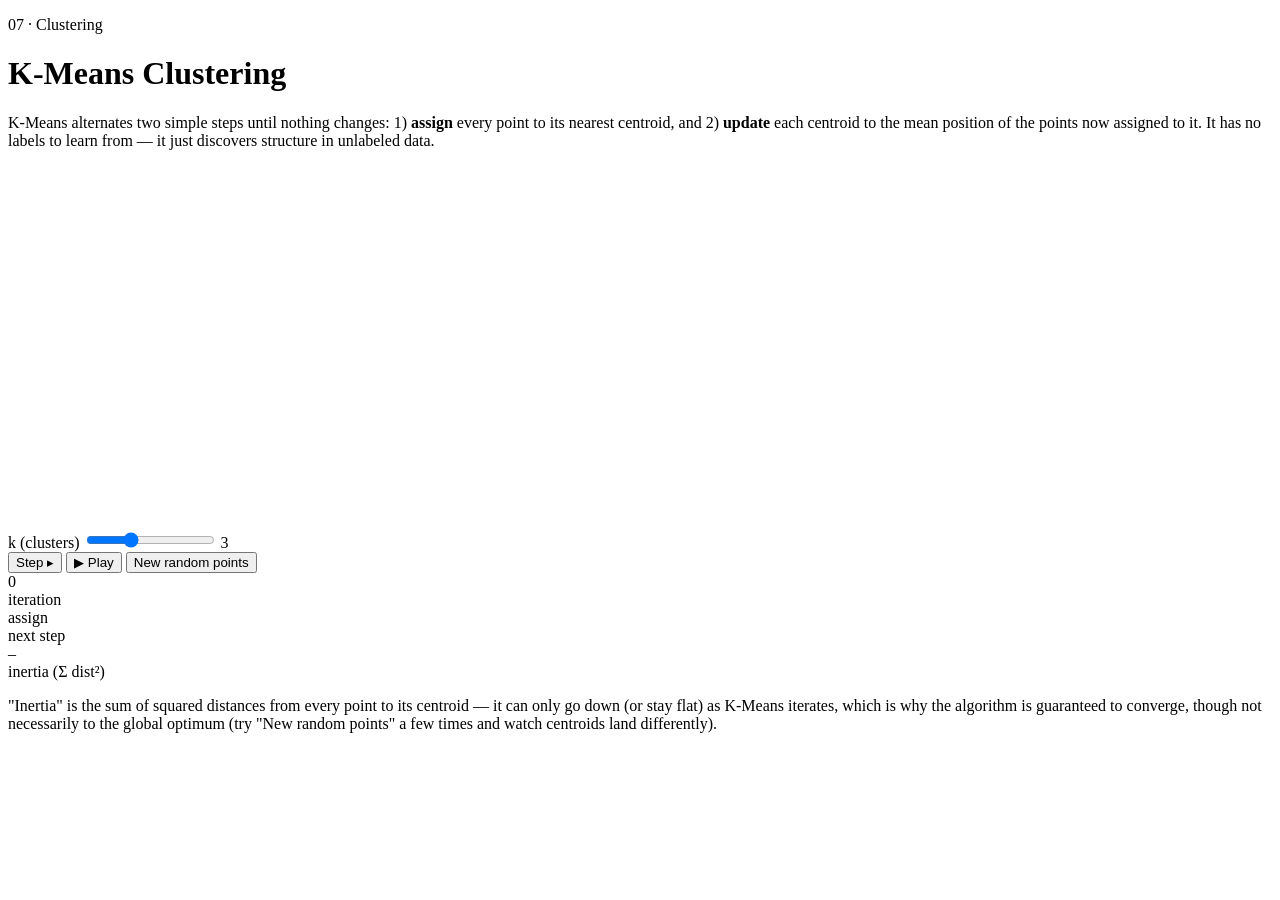
==== kmeans.html @ 89083ae7 "Add files via upload Add ML algorithm visualizations" ====
<!DOCTYPE html>
<html lang="en">
<head>
<meta charset="UTF-8">
<meta name="viewport" content="width=device-width, initial-scale=1.0">
<title>K-Means | ML Algorithms, Visualized</title>
<link rel="stylesheet" href="assets/style.css">
</head>
<body>
<main>
  <p class="tag supervised">07 · Clustering</p>
  <h1>K-Means Clustering</h1>
  <p class="lede">K-Means alternates two simple steps until nothing changes: 1)
  <strong>assign</strong> every point to its nearest centroid, and 2) <strong>update</strong>
  each centroid to the mean position of the points now assigned to it. It has no
  labels to learn from — it just discovers structure in unlabeled data.</p>

  <div class="viz-wrap">
    <svg id="chart" viewBox="0 0 640 360" width="640" height="360"></svg>
    <div class="controls">
      <div class="control">
        <label for="k">k (clusters)</label>
        <input type="range" id="k" min="2" max="5" step="1" value="3">
        <output id="kVal">3</output>
      </div>
      <button class="btn primary" id="stepBtn">Step ▸</button>
      <button class="btn" id="playBtn">▶ Play</button>
      <button class="btn" id="resetBtn">New random points</button>
    </div>
    <div class="stat-row">
      <div class="stat"><div class="num" id="statIter">0</div><div class="lbl">iteration</div></div>
      <div class="stat"><div class="num" id="statPhase">assign</div><div class="lbl">next step</div></div>
      <div class="stat"><div class="num" id="statInertia">–</div><div class="lbl">inertia (Σ dist²)</div></div>
    </div>
  </div>

  <p class="muted">"Inertia" is the sum of squared distances from every point to its
  centroid — it can only go down (or stay flat) as K-Means iterates, which is why
  the algorithm is guaranteed to converge, though not necessarily to the global
  optimum (try "New random points" a few times and watch centroids land differently).</p>
</main>

<script src="assets/main.js"></script>
<script>
(function () {
  var rand = MLViz.mulberry32(66);
  var W = 640, H = 360, PAD = 30;
  var DOMAIN = 10;
  var svg = document.getElementById("chart");
  var seriesColors = ["var(--series-1)", "var(--series-2)", "var(--series-3)", "var(--series-4)", "var(--series-5)"];

  function sx(x) { return PAD + x / DOMAIN * (W - PAD * 2); }
  function sy(y) { return H - PAD - y / DOMAIN * (H - PAD * 2); }

  var points = [];
  function makePoints() {
    points = [];
    var centers = [[2.5, 2.5], [7.5, 2.5], [5, 7.5], [2, 7.5], [8, 7.5]];
    for (var i = 0; i < 36; i++) {
      var c = centers[i % centers.length];
      points.push({
        x: Math.max(0.3, Math.min(9.7, c[0] + MLViz.gaussian(rand) * 1.0)),
        y: Math.max(0.3, Math.min(9.7, c[1] + MLViz.gaussian(rand) * 1.0)),
        assign: -1
      });
    }
  }

  var centroids = [], k = 3, iteration = 0, phase = "assign", playing = false, timer = null;

  function initCentroids() {
    centroids = [];
    var shuffled = points.slice().sort(function () { return rand() - 0.5; });
    for (var i = 0; i < k; i++) centroids.push({ x: shuffled[i].x, y: shuffled[i].y });
    points.forEach(function (p) { p.assign = -1; });
    iteration = 0; phase = "assign";
  }

  function doAssign() {
    points.forEach(function (p) {
      var best = 0, bestD = Infinity;
      centroids.forEach(function (c, i) {
        var d = (c.x - p.x) * (c.x - p.x) + (c.y - p.y) * (c.y - p.y);
        if (d < bestD) { bestD = d; best = i; }
      });
      p.assign = best;
    });
    phase = "update";
  }
  function doUpdate() {
    centroids.forEach(function (c, i) {
      var members = points.filter(function (p) { return p.assign === i; });
      if (members.length === 0) return;
      var mx = 0, my = 0;
      members.forEach(function (p) { mx += p.x; my += p.y; });
      c.x = mx / members.length; c.y = my / members.length;
    });
    phase = "assign";
    iteration++;
  }

  function inertia() {
    var sum = 0;
    points.forEach(function (p) {
      if (p.assign < 0) return;
      var c = centroids[p.assign];
      sum += (c.x - p.x) * (c.x - p.x) + (c.y - p.y) * (c.y - p.y);
    });
    return sum;
  }

  function render() {
    svg.innerHTML = "";
    svg.appendChild(MLViz.svgEl("rect", { x: PAD, y: PAD, width: W - PAD * 2, height: H - PAD * 2, fill: "none", stroke: "var(--grid)" }));

    points.forEach(function (p) {
      var color = p.assign >= 0 ? seriesColors[p.assign % seriesColors.length] : "var(--text-muted)";
      if (p.assign >= 0) {
        svg.appendChild(MLViz.svgEl("line", {
          x1: sx(p.x), y1: sy(p.y), x2: sx(centroids[p.assign].x), y2: sy(centroids[p.assign].y),
          stroke: color, "stroke-width": 0.8, opacity: 0.25
        }));
      }
    });
    points.forEach(function (p) {
      var color = p.assign >= 0 ? seriesColors[p.assign % seriesColors.length] : "var(--text-muted)";
      svg.appendChild(MLViz.svgEl("circle", { cx: sx(p.x), cy: sy(p.y), r: 5.5, fill: color, stroke: "var(--surface-1)", "stroke-width": 1.2 }));
    });
    centroids.forEach(function (c, i) {
      var color = seriesColors[i % seriesColors.length];
      svg.appendChild(MLViz.svgEl("rect", { x: sx(c.x) - 8, y: sy(c.y) - 8, width: 16, height: 16, fill: color, stroke: "#fff", "stroke-width": 2, transform: "rotate(45 " + sx(c.x) + " " + sy(c.y) + ")" }));
    });

    document.getElementById("statIter").textContent = iteration;
    document.getElementById("statPhase").textContent = phase;
    document.getElementById("statInertia").textContent = inertia().toFixed(1);
  }

  function step() {
    if (phase === "assign") doAssign(); else doUpdate();
    render();
  }

  document.getElementById("stepBtn").addEventListener("click", step);
  document.getElementById("resetBtn").addEventListener("click", function () { makePoints(); initCentroids(); render(); });
  document.getElementById("k").addEventListener("input", function (e) {
    k = parseInt(e.target.value, 10);
    document.getElementById("kVal").textContent = k;
    initCentroids(); render();
  });
  document.getElementById("playBtn").addEventListener("click", function (e) {
    playing = !playing;
    e.target.textContent = playing ? "⏸ Pause" : "▶ Play";
    if (playing) { timer = setInterval(step, 650); } else { clearInterval(timer); }
  });

  makePoints();
  initCentroids();
  render();
})();
</script>
</body>
</html>
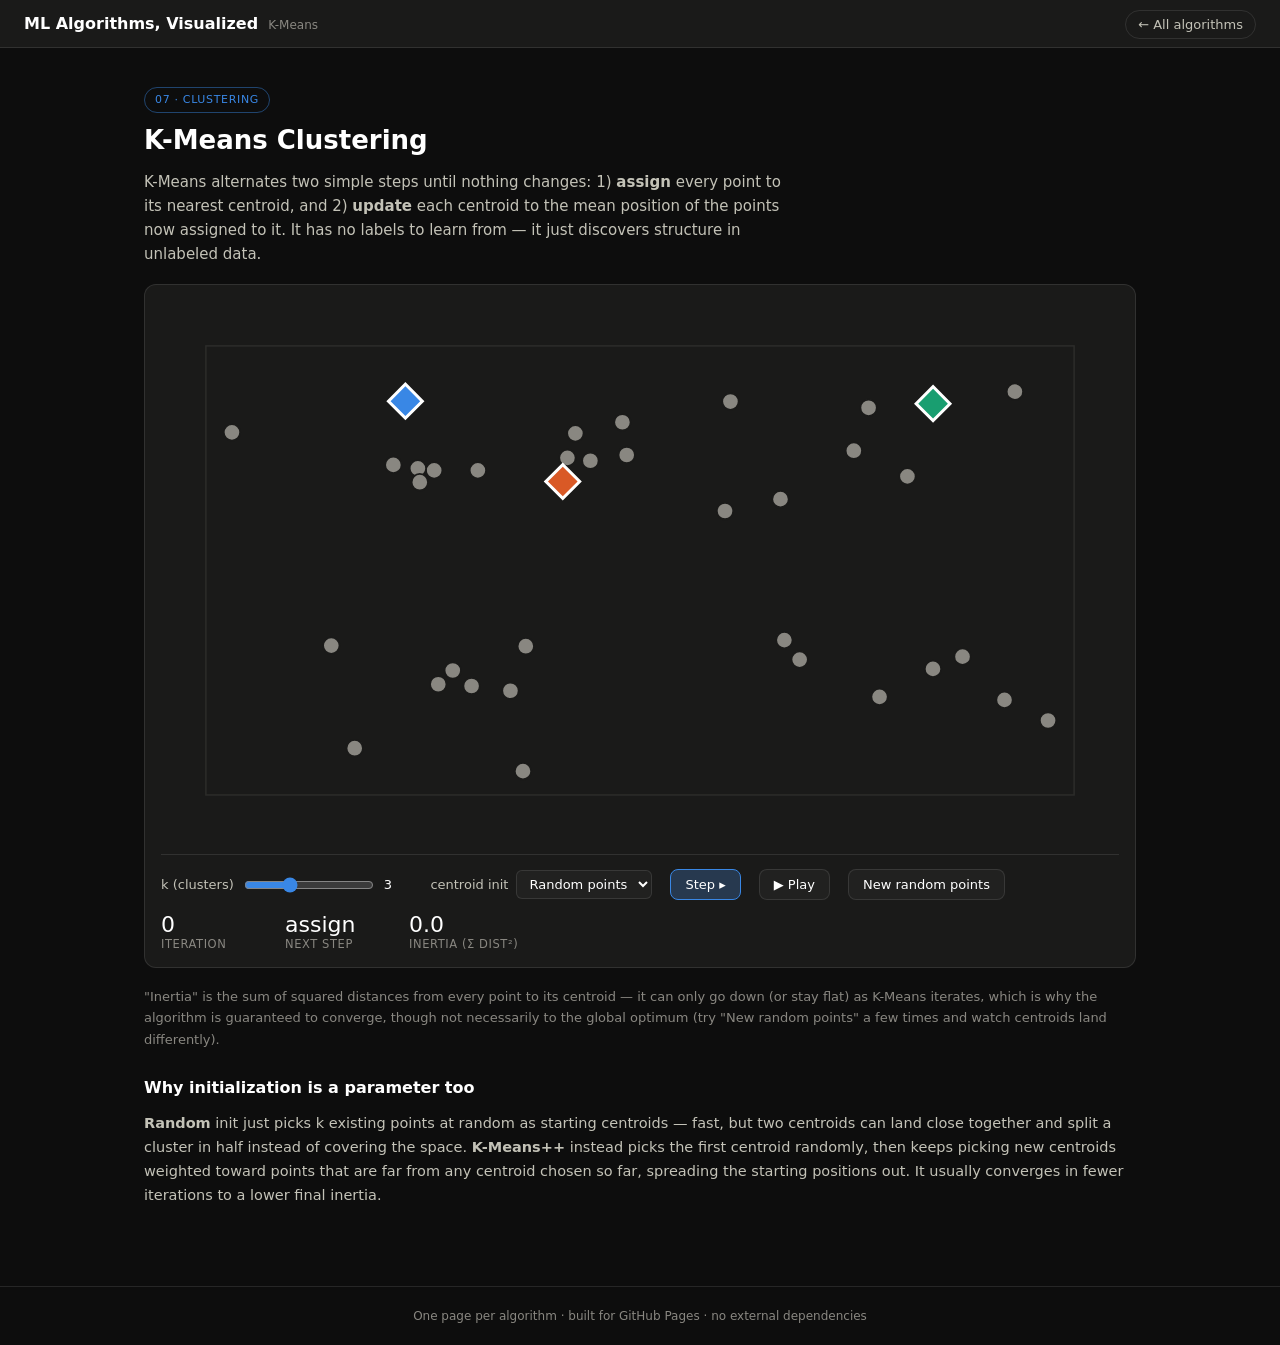
==== commit 76ccf3ff: "Update kmeans.html" ====
--- a/kmeans.html
+++ b/kmeans.html
@@ -23,6 +23,13 @@
         <input type="range" id="k" min="2" max="5" step="1" value="3">
         <output id="kVal">3</output>
       </div>
+      <div class="control">
+        <label for="initMethod">centroid init</label>
+        <select id="initMethod">
+          <option value="random">Random points</option>
+          <option value="kmeans++">K-Means++</option>
+        </select>
+      </div>
       <button class="btn primary" id="stepBtn">Step ▸</button>
       <button class="btn" id="playBtn">▶ Play</button>
       <button class="btn" id="resetBtn">New random points</button>
@@ -38,6 +45,14 @@
   centroid — it can only go down (or stay flat) as K-Means iterates, which is why
   the algorithm is guaranteed to converge, though not necessarily to the global
   optimum (try "New random points" a few times and watch centroids land differently).</p>
+
+  <h2>Why initialization is a parameter too</h2>
+  <p><strong>Random</strong> init just picks k existing points at random as starting
+  centroids — fast, but two centroids can land close together and split a cluster
+  in half instead of covering the space. <strong>K-Means++</strong> instead picks the
+  first centroid randomly, then keeps picking new centroids weighted toward points
+  that are far from any centroid chosen so far, spreading the starting positions out.
+  It usually converges in fewer iterations to a lower final inertia.</p>
 </main>
 
 <script src="assets/main.js"></script>
@@ -69,9 +84,32 @@
   var centroids = [], k = 3, iteration = 0, phase = "assign", playing = false, timer = null;
 
   function initCentroids() {
+    var method = document.getElementById("initMethod").value;
     centroids = [];
-    var shuffled = points.slice().sort(function () { return rand() - 0.5; });
-    for (var i = 0; i < k; i++) centroids.push({ x: shuffled[i].x, y: shuffled[i].y });
+    if (method === "kmeans++") {
+      var first = points[Math.floor(rand() * points.length)];
+      centroids.push({ x: first.x, y: first.y });
+      while (centroids.length < k) {
+        var dists = points.map(function (p) {
+          var best = Infinity;
+          centroids.forEach(function (c) {
+            var d = (c.x - p.x) * (c.x - p.x) + (c.y - p.y) * (c.y - p.y);
+            if (d < best) best = d;
+          });
+          return best;
+        });
+        var total = dists.reduce(function (a, b) { return a + b; }, 0);
+        var r = rand() * total, acc = 0, chosen = points[points.length - 1];
+        for (var i = 0; i < points.length; i++) {
+          acc += dists[i];
+          if (acc >= r) { chosen = points[i]; break; }
+        }
+        centroids.push({ x: chosen.x, y: chosen.y });
+      }
+    } else {
+      var shuffled = points.slice().sort(function () { return rand() - 0.5; });
+      for (var j = 0; j < k; j++) centroids.push({ x: shuffled[j].x, y: shuffled[j].y });
+    }
     points.forEach(function (p) { p.assign = -1; });
     iteration = 0; phase = "assign";
   }
@@ -143,6 +181,7 @@
 
   document.getElementById("stepBtn").addEventListener("click", step);
   document.getElementById("resetBtn").addEventListener("click", function () { makePoints(); initCentroids(); render(); });
+  document.getElementById("initMethod").addEventListener("change", function () { initCentroids(); render(); });
   document.getElementById("k").addEventListener("input", function (e) {
     k = parseInt(e.target.value, 10);
     document.getElementById("kVal").textContent = k;
--- a/assets/style.css
+++ b/assets/style.css
@@ -0,0 +1,262 @@
+/* Shared styles — ML Algorithms Visualized
+   Dark theme built from the validated reference palette (dataviz skill). */
+
+:root {
+  color-scheme: dark;
+  --page-plane:      #0d0d0d;
+  --surface-1:       #1a1a19;
+  --surface-2:       #212120;
+  --text-primary:    #ffffff;
+  --text-secondary:  #c3c2b7;
+  --text-muted:      #898781;
+  --grid:            #2c2c2a;
+  --baseline:        #383835;
+  --border:          rgba(255,255,255,0.10);
+  --good:            #0ca30c;
+
+  --series-1: #3987e5; /* blue */
+  --series-2: #d95926; /* orange */
+  --series-3: #199e70; /* aqua */
+  --series-4: #c98500; /* yellow */
+  --series-5: #d55181; /* magenta */
+  --series-6: #008300; /* green */
+  --series-7: #9085e9; /* violet */
+  --series-8: #e66767; /* red */
+
+  --radius: 12px;
+  --font: system-ui, -apple-system, "Segoe UI", sans-serif;
+}
+
+* { box-sizing: border-box; }
+
+html, body {
+  margin: 0;
+  padding: 0;
+  background: var(--page-plane);
+  color: var(--text-primary);
+  font-family: var(--font);
+}
+
+body {
+  min-height: 100vh;
+  display: flex;
+  flex-direction: column;
+}
+
+a { color: var(--series-1); }
+a:hover { color: #86b6ef; }
+
+.site-header {
+  display: flex;
+  align-items: center;
+  justify-content: space-between;
+  gap: 16px;
+  padding: 14px 24px;
+  background: var(--surface-1);
+  border-bottom: 1px solid var(--border);
+  position: sticky;
+  top: 0;
+  z-index: 20;
+}
+
+.site-header .brand {
+  display: flex;
+  align-items: baseline;
+  gap: 10px;
+  text-decoration: none;
+  color: var(--text-primary);
+}
+
+.site-header .brand strong { font-size: 16px; }
+.site-header .brand span { font-size: 12px; color: var(--text-muted); }
+
+.site-header nav a.back {
+  font-size: 13px;
+  color: var(--text-secondary);
+  text-decoration: none;
+  padding: 6px 12px;
+  border: 1px solid var(--border);
+  border-radius: 999px;
+}
+.site-header nav a.back:hover { color: var(--text-primary); border-color: var(--text-secondary); }
+
+main {
+  flex: 1;
+  width: 100%;
+  max-width: 1040px;
+  margin: 0 auto;
+  padding: 28px 24px 64px;
+}
+
+.tag {
+  display: inline-block;
+  font-size: 11px;
+  letter-spacing: 0.06em;
+  text-transform: uppercase;
+  color: var(--text-muted);
+  border: 1px solid var(--border);
+  border-radius: 999px;
+  padding: 3px 10px;
+  margin-bottom: 12px;
+}
+
+.tag.supervised { color: var(--series-1); border-color: color-mix(in srgb, var(--series-1) 45%, transparent); }
+.tag.deep       { color: var(--series-3); border-color: color-mix(in srgb, var(--series-3) 45%, transparent); }
+.tag.rl         { color: var(--series-2); border-color: color-mix(in srgb, var(--series-2) 45%, transparent); }
+.tag.ensemble   { color: var(--series-7); border-color: color-mix(in srgb, var(--series-7) 45%, transparent); }
+
+h1 { font-size: 26px; margin: 0 0 6px; }
+h2 { font-size: 16px; margin: 28px 0 10px; color: var(--text-primary); }
+p.lede { color: var(--text-secondary); font-size: 15px; line-height: 1.6; max-width: 68ch; }
+p { color: var(--text-secondary); line-height: 1.65; font-size: 14.5px; }
+.muted { color: var(--text-muted); font-size: 13px; }
+
+.panel {
+  background: var(--surface-1);
+  border: 1px solid var(--border);
+  border-radius: var(--radius);
+  padding: 18px 20px;
+  margin: 18px 0;
+}
+
+.viz-wrap {
+  background: var(--surface-1);
+  border: 1px solid var(--border);
+  border-radius: var(--radius);
+  padding: 16px;
+  margin: 18px 0;
+}
+
+.viz-wrap svg, .viz-wrap canvas { display: block; width: 100%; height: auto; }
+
+.controls {
+  display: flex;
+  flex-wrap: wrap;
+  gap: 18px;
+  align-items: center;
+  margin-top: 14px;
+  padding-top: 14px;
+  border-top: 1px solid var(--border);
+}
+
+.control {
+  display: flex;
+  align-items: center;
+  gap: 8px;
+  font-size: 13px;
+  color: var(--text-secondary);
+}
+
+.control input[type="range"] { accent-color: var(--series-1); width: 130px; }
+.control output, .control .val { color: var(--text-primary); font-variant-numeric: tabular-nums; min-width: 2.2em; display: inline-block; }
+
+.control select {
+  font: inherit;
+  font-size: 13px;
+  color: var(--text-primary);
+  background: var(--surface-2);
+  border: 1px solid var(--border);
+  border-radius: 6px;
+  padding: 5px 8px;
+  cursor: pointer;
+}
+.control select:hover { border-color: var(--series-1); }
+
+button.btn {
+  font: inherit;
+  font-size: 13px;
+  color: var(--text-primary);
+  background: var(--surface-2);
+  border: 1px solid var(--border);
+  border-radius: 8px;
+  padding: 7px 14px;
+  cursor: pointer;
+}
+button.btn:hover { border-color: var(--series-1); }
+button.btn:active { transform: translateY(1px); }
+button.btn.primary { background: color-mix(in srgb, var(--series-1) 24%, var(--surface-2)); border-color: var(--series-1); }
+button.btn:disabled { opacity: 0.4; cursor: default; }
+
+.legend { display: flex; flex-wrap: wrap; gap: 14px; margin-top: 10px; font-size: 12.5px; color: var(--text-secondary); }
+.legend .item { display: flex; align-items: center; gap: 6px; }
+.legend .swatch { width: 10px; height: 10px; border-radius: 3px; display: inline-block; }
+
+.stat-row { display: flex; flex-wrap: wrap; gap: 24px; margin-top: 12px; }
+.stat { min-width: 100px; }
+.stat .num { font-size: 22px; font-variant-numeric: tabular-nums; color: var(--text-primary); }
+.stat .lbl { font-size: 11.5px; color: var(--text-muted); text-transform: uppercase; letter-spacing: 0.05em; }
+
+.grid-cards {
+  display: grid;
+  grid-template-columns: repeat(auto-fill, minmax(230px, 1fr));
+  gap: 14px;
+}
+
+.card {
+  background: var(--surface-1);
+  border: 1px solid var(--border);
+  border-radius: var(--radius);
+  padding: 16px;
+  text-decoration: none;
+  color: var(--text-primary);
+  display: flex;
+  flex-direction: column;
+  gap: 6px;
+  transition: border-color 0.15s ease, transform 0.15s ease;
+}
+.card:hover { border-color: var(--series-1); transform: translateY(-2px); }
+.card .idx { font-size: 11px; color: var(--text-muted); font-variant-numeric: tabular-nums; }
+.card .name { font-size: 15px; font-weight: 600; }
+.card .desc { font-size: 12.5px; color: var(--text-secondary); line-height: 1.5; }
+
+.section-title {
+  display: flex;
+  align-items: center;
+  gap: 10px;
+  margin: 34px 0 14px;
+  font-size: 13px;
+  text-transform: uppercase;
+  letter-spacing: 0.08em;
+  color: var(--text-muted);
+}
+.section-title::after { content: ""; flex: 1; height: 1px; background: var(--grid); }
+.section-title:first-child { margin-top: 6px; }
+
+footer.site-footer {
+  text-align: center;
+  color: var(--text-muted);
+  font-size: 12px;
+  padding: 22px;
+  border-top: 1px solid var(--border);
+}
+
+.hero {
+  padding: 40px 24px 10px;
+  text-align: center;
+  max-width: 720px;
+  margin: 0 auto;
+}
+.hero h1 { font-size: 30px; }
+
+code, .mono { font-family: ui-monospace, SFMono-Regular, Menlo, monospace; font-size: 13px; }
+
+.tooltip {
+  position: absolute;
+  pointer-events: none;
+  background: var(--surface-2);
+  border: 1px solid var(--border);
+  border-radius: 8px;
+  padding: 6px 10px;
+  font-size: 12px;
+  color: var(--text-primary);
+  transform: translate(-50%, -110%);
+  white-space: nowrap;
+  opacity: 0;
+  transition: opacity 0.1s ease;
+  z-index: 10;
+}
+
+@media (max-width: 640px) {
+  main { padding: 20px 14px 48px; }
+  .site-header { padding: 12px 14px; }
+}
